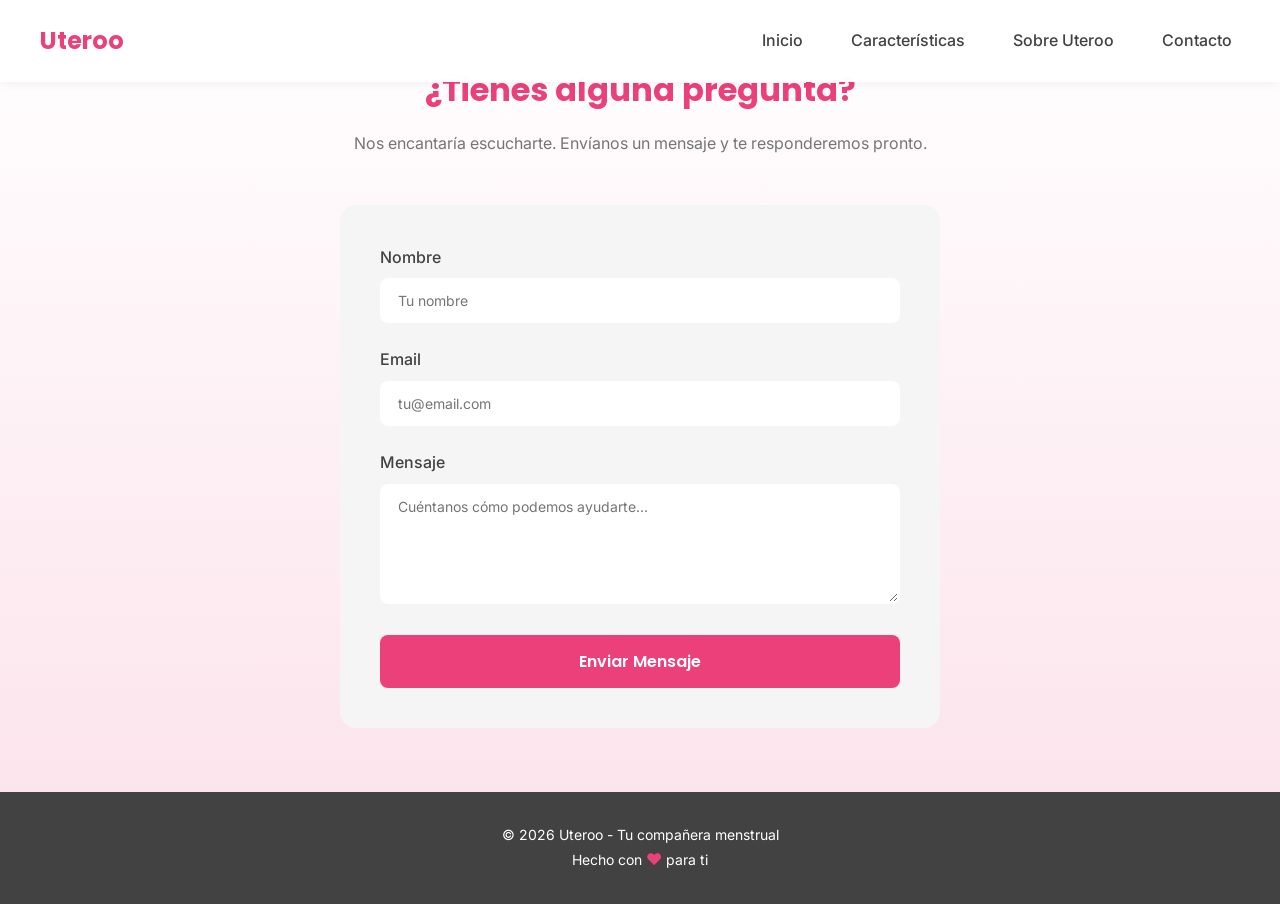
==== contacto.html @ 4f026198 "separación de página de contacto" ====
<!DOCTYPE html>
<html lang="es">
<head>
    <meta charset="UTF-8">
    <meta name="viewport" content="width=device-width, initial-scale=1.0">
    <title>Contacto - Uteroo</title>
    
    <!-- Fuentes -->
    <link rel="preconnect" href="https://fonts.googleapis.com">
    <link rel="preconnect" href="https://fonts.gstatic.com" crossorigin>
    <link href="https://fonts.googleapis.com/css2?family=Poppins:wght@400;600;700&family=Inter:wght@400;500&display=swap" rel="stylesheet">
    
    <!-- Estilos -->
    <link rel="stylesheet" href="assets/css/styles.css">
    <link rel="stylesheet" href="assets/css/nav.css">
    <link rel="stylesheet" href="assets/css/contact.css">
    <link rel="stylesheet" href="assets/css/footer.css">
</head>
<body>
    <!-- NAVEGACIÓN -->
    <nav>
        <div class="nav-container">
            <a href="index.html" class="nav-logo">Uteroo</a>
            
            <div class="nav-toggle" onclick="toggleMenu()">
                <span></span>
                <span></span>
                <span></span>
            </div>

            <ul class="nav-menu" id="navMenu">
                <li><a href="index.html#inicio">Inicio</a></li>
                <li><a href="index.html#caracteristicas">Características</a></li>
                <li><a href="index.html#sobre-uteroo">Sobre Uteroo</a></li>
                <li><a href="contacto.html">Contacto</a></li>
            </ul>
        </div>
    </nav>

    <!-- CONTACTO -->
    <section class="contact" id="contacto">
        <div class="container">
            <h2 class="contact-title">¿Tienes alguna pregunta?</h2>
            <p class="contact-subtitle">Nos encantaría escucharte. Envíanos un mensaje y te responderemos pronto.</p>
            
            <form class="contact-form" onsubmit="handleSubmit(event)">
                <div class="form-group">
                    <label for="name">Nombre</label>
                    <input type="text" id="name" name="name" required placeholder="Tu nombre">
                </div>

                <div class="form-group">
                    <label for="email">Email</label>
                    <input type="email" id="email" name="email" required placeholder="tu@email.com">
                </div>

                <div class="form-group">
                    <label for="message">Mensaje</label>
                    <textarea id="message" name="message" required placeholder="Cuéntanos cómo podemos ayudarte..."></textarea>
                </div>

                <button type="submit" class="submit-btn">Enviar Mensaje</button>
            </form>
        </div>
    </section>

    <!-- FOOTER -->
    <footer>
        <p>&copy; 2026 Uteroo - Tu compañera menstrual</p>
        <p>Hecho con <span class="footer-heart">♥</span> para ti</p>
    </footer>

    <!-- Scripts -->
    <script src="assets/js/nav.js"></script>
    <script src="assets/js/contact.js"></script>
</body>
</html>
---- assets/css/styles.css ----
/* VARIABLES GLOBALES Y ESTILOS BASE */
:root {
    --primary: #EC407A;
    --primary-light: #F8BBD0;
    --primary-dark: #D81B60;
    --primary-ultra-light: #FCE4EC;
    --background: #FFFFFF;
    --background-grey: #F5F5F5;
    --text-primary: #424242;
    --text-secondary: #757575;
    --text-light: #616161;
    --success: #4CAF50;
}

* {
    margin: 0;
    padding: 0;
    box-sizing: border-box;
}

body {
    font-family: 'Inter', sans-serif;
    line-height: 1.6;
    color: var(--text-primary);
}

h1, h2, h3 {
    font-family: 'Poppins', sans-serif;
}

.container {
    max-width: 1200px;
    margin: 0 auto;
}

/* ANIMACIONES GLOBALES */
@keyframes fadeIn {
    from {
        opacity: 0;
    }
    to {
        opacity: 1;
    }
}

@keyframes fadeInDown {
    from {
        opacity: 0;
        transform: translateY(-20px);
    }
    to {
        opacity: 1;
        transform: translateY(0);
    }
}

@keyframes fadeInUp {
    from {
        opacity: 0;
        transform: translateY(20px);
    }
    to {
        opacity: 1;
        transform: translateY(0);
    }
}
---- assets/css/nav.css ----
/* NAVEGACIÓN */
nav {
    position: fixed;
    top: 0;
    left: 0;
    right: 0;
    background: rgba(255, 255, 255, 0.95);
    backdrop-filter: blur(10px);
    box-shadow: 0 2px 10px rgba(0, 0, 0, 0.05);
    z-index: 1000;
    padding: 16px 32px;
    animation: slideDown 0.5s ease;
}

.nav-container {
    max-width: 1200px;
    margin: 0 auto;
    display: flex;
    justify-content: space-between;
    align-items: center;
}

.nav-logo {
    font-family: 'Poppins', sans-serif;
    font-size: 24px;
    font-weight: 700;
    color: var(--primary);
    text-decoration: none;
}

.nav-menu {
    display: flex;
    gap: 32px;
    list-style: none;
}

.nav-menu a {
    color: var(--text-primary);
    text-decoration: none;
    font-weight: 500;
    transition: color 0.3s ease;
    cursor: pointer;
    padding: 12px 8px;
    display: inline-block;
}

.nav-menu a:hover {
    color: var(--primary);
}

/* Menú móvil */
.nav-toggle {
    display: none;
    flex-direction: column;
    gap: 4px;
    cursor: pointer;
}

.nav-toggle span {
    width: 25px;
    height: 3px;
    background: var(--primary);
    border-radius: 2px;
    transition: all 0.3s ease;
}

@keyframes slideDown {
    from {
        transform: translateY(-100%);
        opacity: 0;
    }
    to {
        transform: translateY(0);
        opacity: 1;
    }
}

/* RESPONSIVE */
@media (max-width: 768px) {
    .nav-menu {
        position: fixed;
        top: 64px;
        left: 0;
        right: 0;
        background: rgba(255, 255, 255, 0.98);
        flex-direction: column;
        padding: 24px;
        gap: 16px;
        box-shadow: 0 4px 12px rgba(0, 0, 0, 0.1);
        transform: translateY(-100%);
        opacity: 0;
        transition: transform 0.3s ease, opacity 0.3s ease;
        pointer-events: none;
    }

    .nav-menu.active {
        transform: translateY(0);
        opacity: 1;
        pointer-events: all;
    }

    .nav-toggle {
        display: flex;
    }
}
---- assets/css/contact.css ----
/* CONTACTO */
.contact {
    background: linear-gradient(180deg, #FFFFFF 0%, #FCE4EC 100%);
    padding: 64px 32px;
}

.contact-title {
    font-size: 32px;
    font-weight: 700;
    color: var(--primary);
    text-align: center;
    margin-bottom: 16px;
}

.contact-subtitle {
    font-size: 16px;
    color: var(--text-secondary);
    text-align: center;
    margin-bottom: 48px;
}

.contact-form {
    max-width: 600px;
    margin: 0 auto;
    background: var(--background-grey);
    padding: 40px;
    border-radius: 16px;
}

.form-group {
    margin-bottom: 24px;
}

.form-group label {
    display: block;
    font-weight: 500;
    color: var(--text-primary);
    margin-bottom: 8px;
}

.form-group input,
.form-group textarea {
    width: 100%;
    padding: 12px 16px;
    border: 2px solid transparent;
    border-radius: 8px;
    font-family: 'Inter', sans-serif;
    font-size: 14px;
    background: var(--background);
    transition: border-color 0.3s ease;
}

.form-group input:focus,
.form-group textarea:focus {
    outline: none;
    border-color: var(--primary);
}

.form-group textarea {
    resize: vertical;
    min-height: 120px;
}

.submit-btn {
    width: 100%;
    padding: 14px 32px;
    background: var(--primary);
    color: white;
    border: none;
    border-radius: 8px;
    font-family: 'Poppins', sans-serif;
    font-size: 16px;
    font-weight: 600;
    cursor: pointer;
    transition: background 0.3s ease, transform 0.2s ease;
}

.submit-btn:hover {
    background: var(--primary-dark);
    transform: translateY(-2px);
}

.submit-btn:active {
    transform: translateY(0);
}

/* RESPONSIVE */
@media (max-width: 768px) {
    .contact-form {
        padding: 24px;
    }
}
---- assets/css/footer.css ----
/* FOOTER */
footer {
    background: var(--text-primary);
    color: var(--background);
    text-align: center;
    padding: 32px 24px;
    font-size: 14px;
}

.footer-heart {
    color: var(--primary);
    font-size: 16px;
}
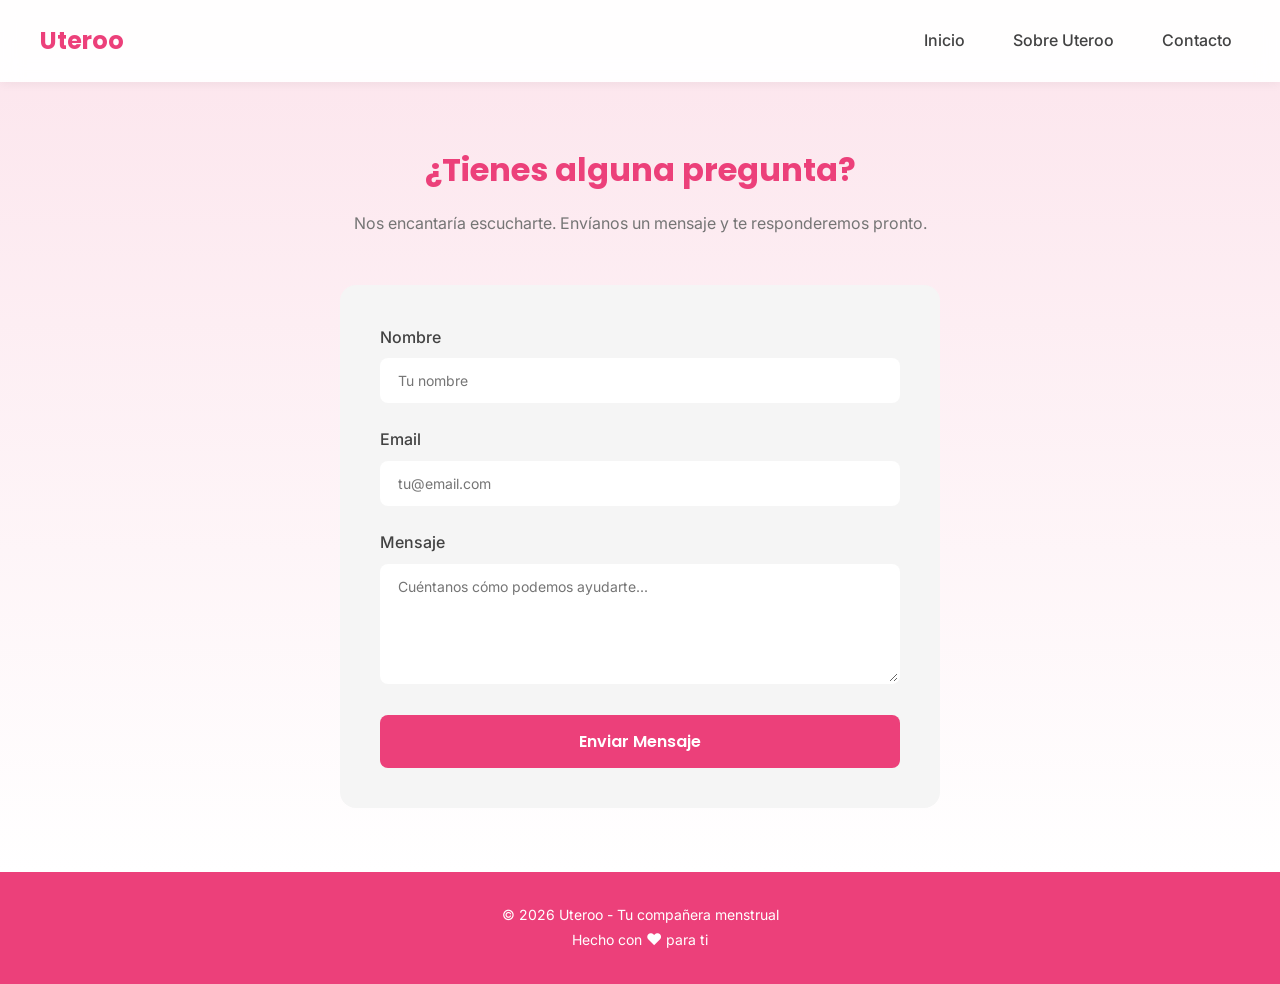
==== commit b68f66b8: "Cambios de diseño visual" ====
--- a/contacto.html
+++ b/contacto.html
@@ -30,8 +30,7 @@
 
             <ul class="nav-menu" id="navMenu">
                 <li><a href="index.html#inicio">Inicio</a></li>
-                <li><a href="index.html#caracteristicas">Características</a></li>
-                <li><a href="index.html#sobre-uteroo">Sobre Uteroo</a></li>
+                <li><a href="index.html#caracteristicas">Sobre Uteroo</a></li>
                 <li><a href="contacto.html">Contacto</a></li>
             </ul>
         </div>
--- a/assets/css/styles.css
+++ b/assets/css/styles.css
@@ -16,6 +16,11 @@
     margin: 0;
     padding: 0;
     box-sizing: border-box;
+}
+
+html {
+    scroll-behavior: smooth;
+    scroll-padding-top: 80px; /* Compensar altura del menú fijo */
 }
 
 body {
--- a/assets/css/contact.css
+++ b/assets/css/contact.css
@@ -1,7 +1,7 @@
 /* CONTACTO */
 .contact {
-    background: linear-gradient(180deg, #FFFFFF 0%, #FCE4EC 100%);
-    padding: 64px 32px;
+    background: linear-gradient(180deg, #FCE4EC 0%, #FFFFFF 100%);
+    padding: 144px 32px 64px; /* Padding superior aumentado para el menú fijo */
 }
 
 .contact-title {
--- a/assets/css/footer.css
+++ b/assets/css/footer.css
@@ -1,6 +1,6 @@
 /* FOOTER */
 footer {
-    background: var(--text-primary);
+    background: var(--primary);
     color: var(--background);
     text-align: center;
     padding: 32px 24px;
@@ -8,6 +8,6 @@
 }
 
 .footer-heart {
-    color: var(--primary);
+    color: var(--background);
     font-size: 16px;
 }
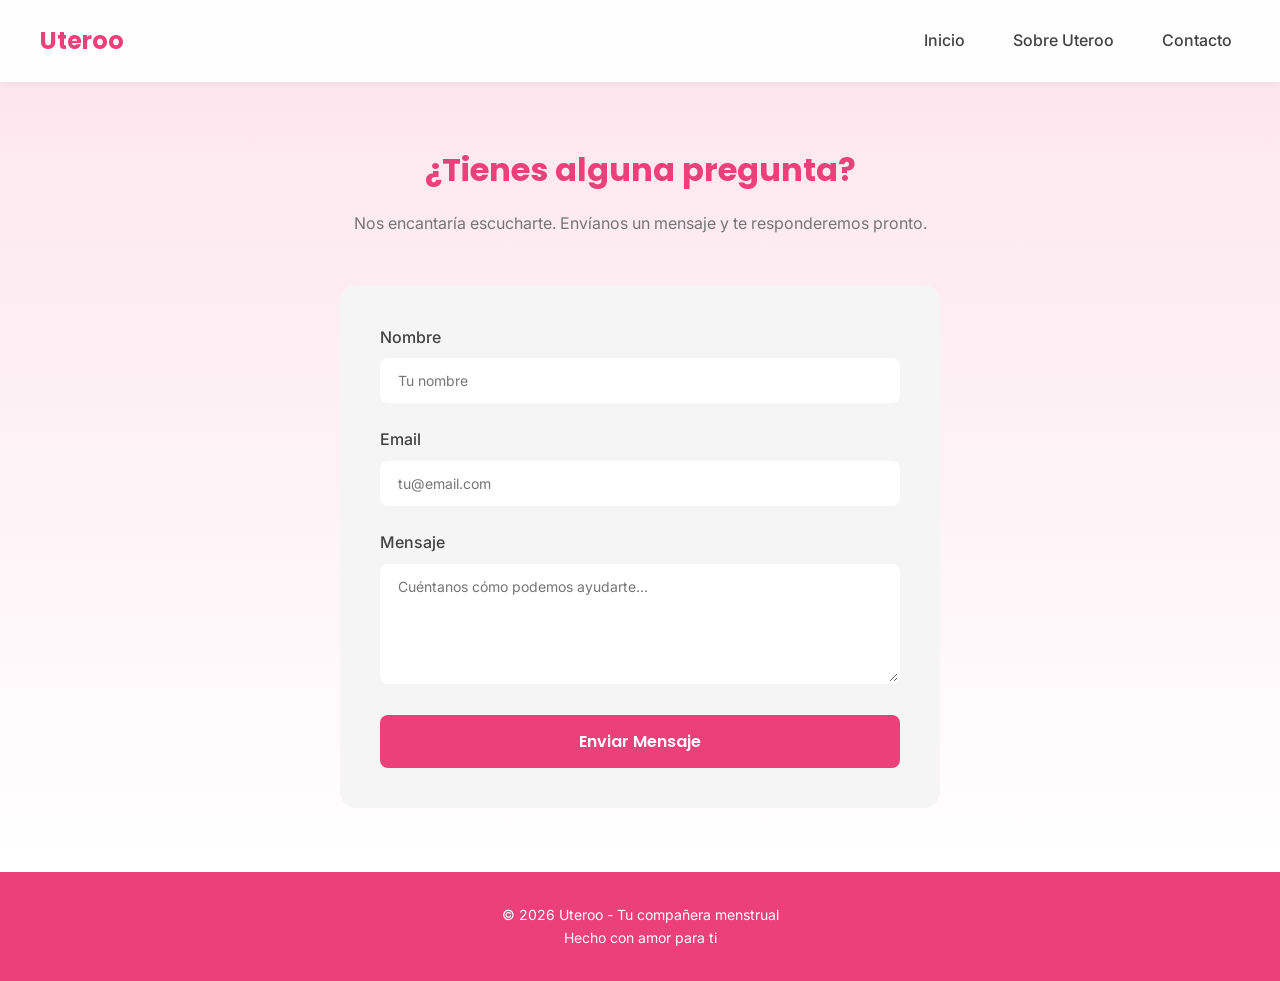
==== commit cd213d0d: "Cambios fixes" ====
--- a/contacto.html
+++ b/contacto.html
@@ -64,13 +64,11 @@
     </section>
 
     <!-- FOOTER -->
-    <footer>
-        <p>&copy; 2026 Uteroo - Tu compañera menstrual</p>
-        <p>Hecho con <span class="footer-heart">♥</span> para ti</p>
-    </footer>
+    <div id="footer-placeholder"></div>
 
     <!-- Scripts -->
     <script src="assets/js/nav.js"></script>
     <script src="assets/js/contact.js"></script>
+    <script src="assets/js/footer.js"></script>
 </body>
-</html>
+</html>
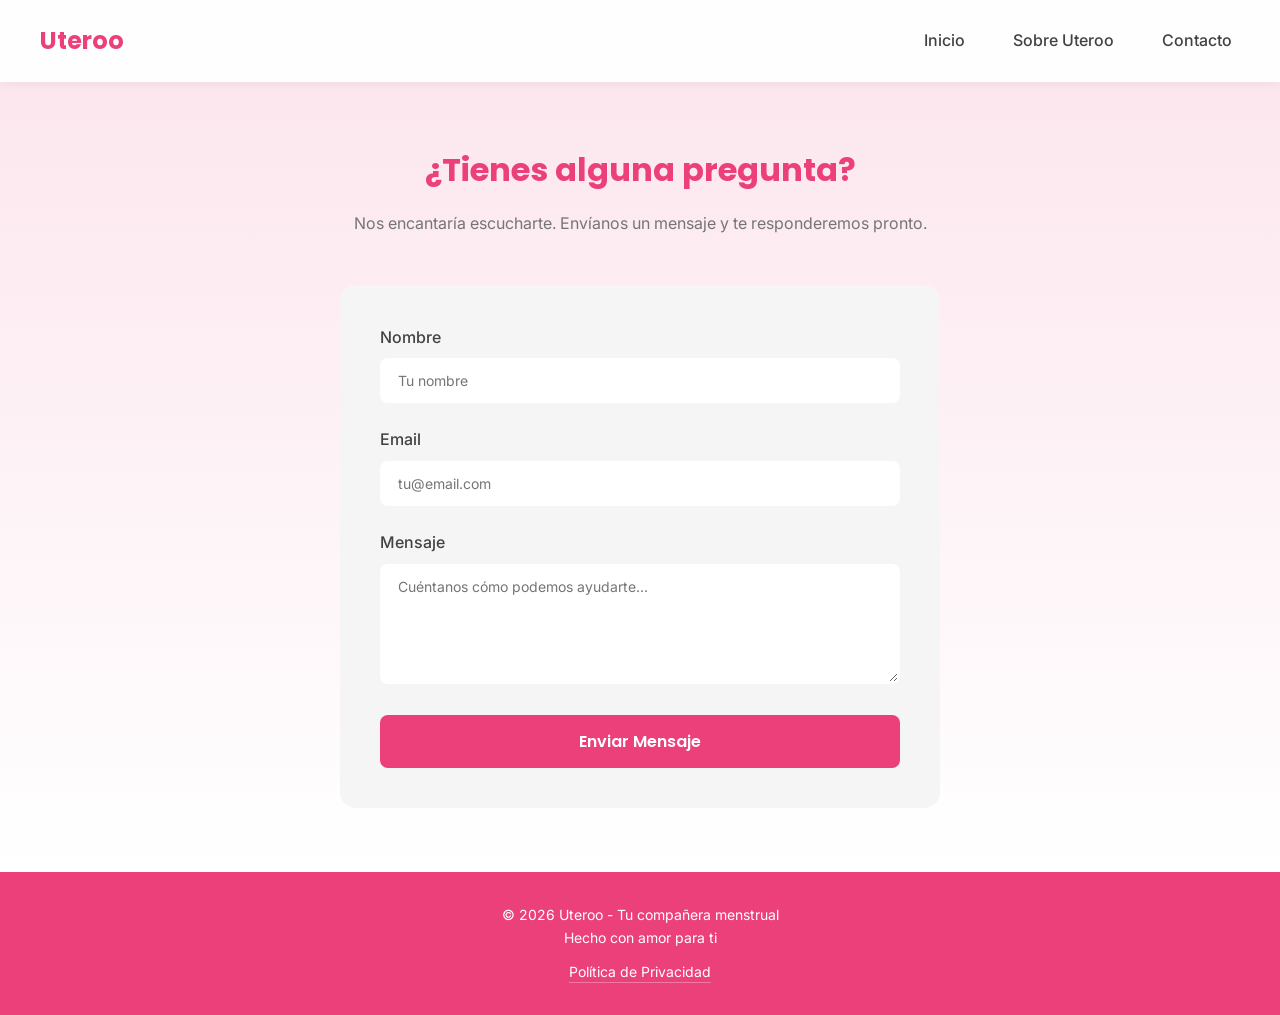
==== commit cbe6d5dc: "forzado de modo claro, sandwich funcional bien" ====
--- a/contacto.html
+++ b/contacto.html
@@ -3,6 +3,7 @@
 <head>
     <meta charset="UTF-8">
     <meta name="viewport" content="width=device-width, initial-scale=1.0">
+    <meta name="color-scheme" content="light only">
     <title>Contacto - Uteroo</title>
     
     <!-- Fuentes -->
--- a/assets/css/footer.css
+++ b/assets/css/footer.css
@@ -11,3 +11,21 @@
     color: var(--background);
     font-size: 16px;
 }
+
+.footer-links {
+    margin-top: 12px;
+}
+
+.footer-links a {
+    color: var(--background);
+    text-decoration: none;
+    font-size: 14px;
+    transition: opacity 0.3s ease;
+    border-bottom: 1px solid rgba(255, 255, 255, 0.3);
+    padding-bottom: 2px;
+}
+
+.footer-links a:hover {
+    opacity: 0.8;
+    border-bottom-color: var(--background);
+}
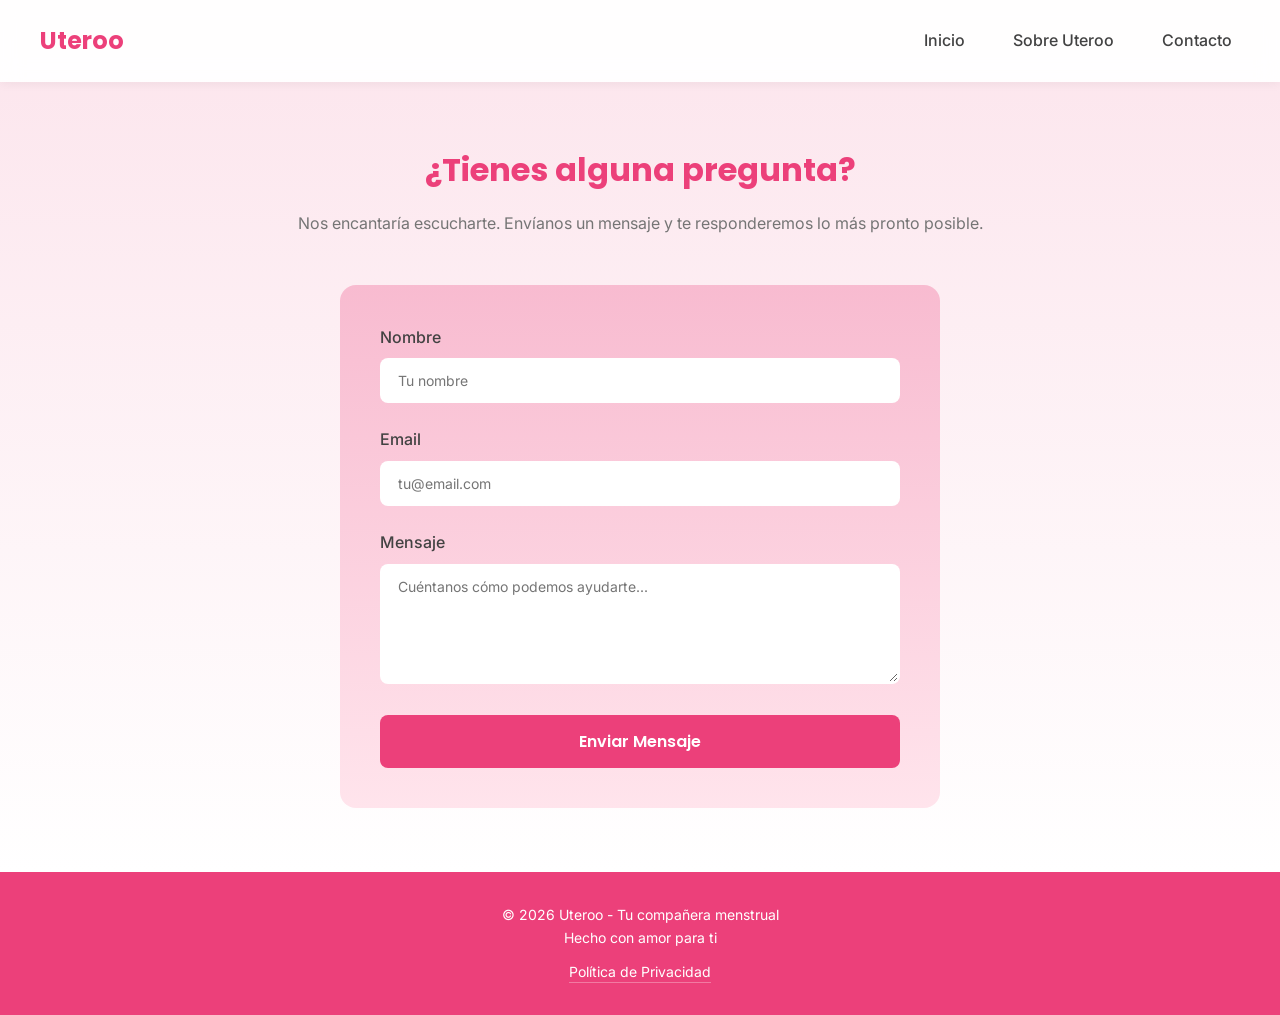
==== commit 72acdab7: "fix de contenedor de contacto" ====
--- a/contacto.html
+++ b/contacto.html
@@ -41,7 +41,7 @@
     <section class="contact" id="contacto">
         <div class="container">
             <h2 class="contact-title">¿Tienes alguna pregunta?</h2>
-            <p class="contact-subtitle">Nos encantaría escucharte. Envíanos un mensaje y te responderemos pronto.</p>
+            <p class="contact-subtitle">Nos encantaría escucharte. Envíanos un mensaje y te responderemos lo más pronto posible.</p>
             
             <form class="contact-form" onsubmit="handleSubmit(event)">
                 <div class="form-group">
--- a/assets/css/styles.css
+++ b/assets/css/styles.css
@@ -10,23 +10,59 @@
     --text-secondary: #757575;
     --text-light: #616161;
     --success: #4CAF50;
+    
+    /* Forzar esquema de colores claro */
+    color-scheme: light only;
+    supported-color-schemes: light;
 }
 
-* {
+/* Prevenir modo oscuro en TODOS los elementos */
+*,
+*::before,
+*::after {
     margin: 0;
     padding: 0;
     box-sizing: border-box;
+    color-scheme: light only !important;
 }
 
 html {
     scroll-behavior: smooth;
-    scroll-padding-top: 80px; /* Compensar altura del menú fijo */
+    scroll-padding-top: 80px;
+    color-scheme: light only !important;
+    background-color: #FFFFFF !important;
 }
 
 body {
     font-family: 'Inter', sans-serif;
     line-height: 1.6;
-    color: var(--text-primary);
+    color: #424242 !important;
+    background-color: #FFFFFF !important;
+    color-scheme: light only !important;
+}
+
+/* Media query para forzar modo claro incluso si el sistema prefiere oscuro */
+@media (prefers-color-scheme: dark) {
+    :root {
+        --primary: #EC407A;
+        --primary-light: #F8BBD0;
+        --primary-dark: #D81B60;
+        --primary-ultra-light: #FCE4EC;
+        --background: #FFFFFF;
+        --background-grey: #F5F5F5;
+        --text-primary: #424242;
+        --text-secondary: #757575;
+        --text-light: #616161;
+        --success: #4CAF50;
+        
+        color-scheme: light only;
+    }
+    
+    html,
+    body {
+        background-color: #FFFFFF !important;
+        color: #424242 !important;
+    }
 }
 
 h1, h2, h3 {
--- a/assets/css/contact.css
+++ b/assets/css/contact.css
@@ -22,7 +22,7 @@
 .contact-form {
     max-width: 600px;
     margin: 0 auto;
-    background: var(--background-grey);
+    background: linear-gradient(180deg, #F8BBD0 0%, #FFE4EC 100%);
     padding: 40px;
     border-radius: 16px;
 }
